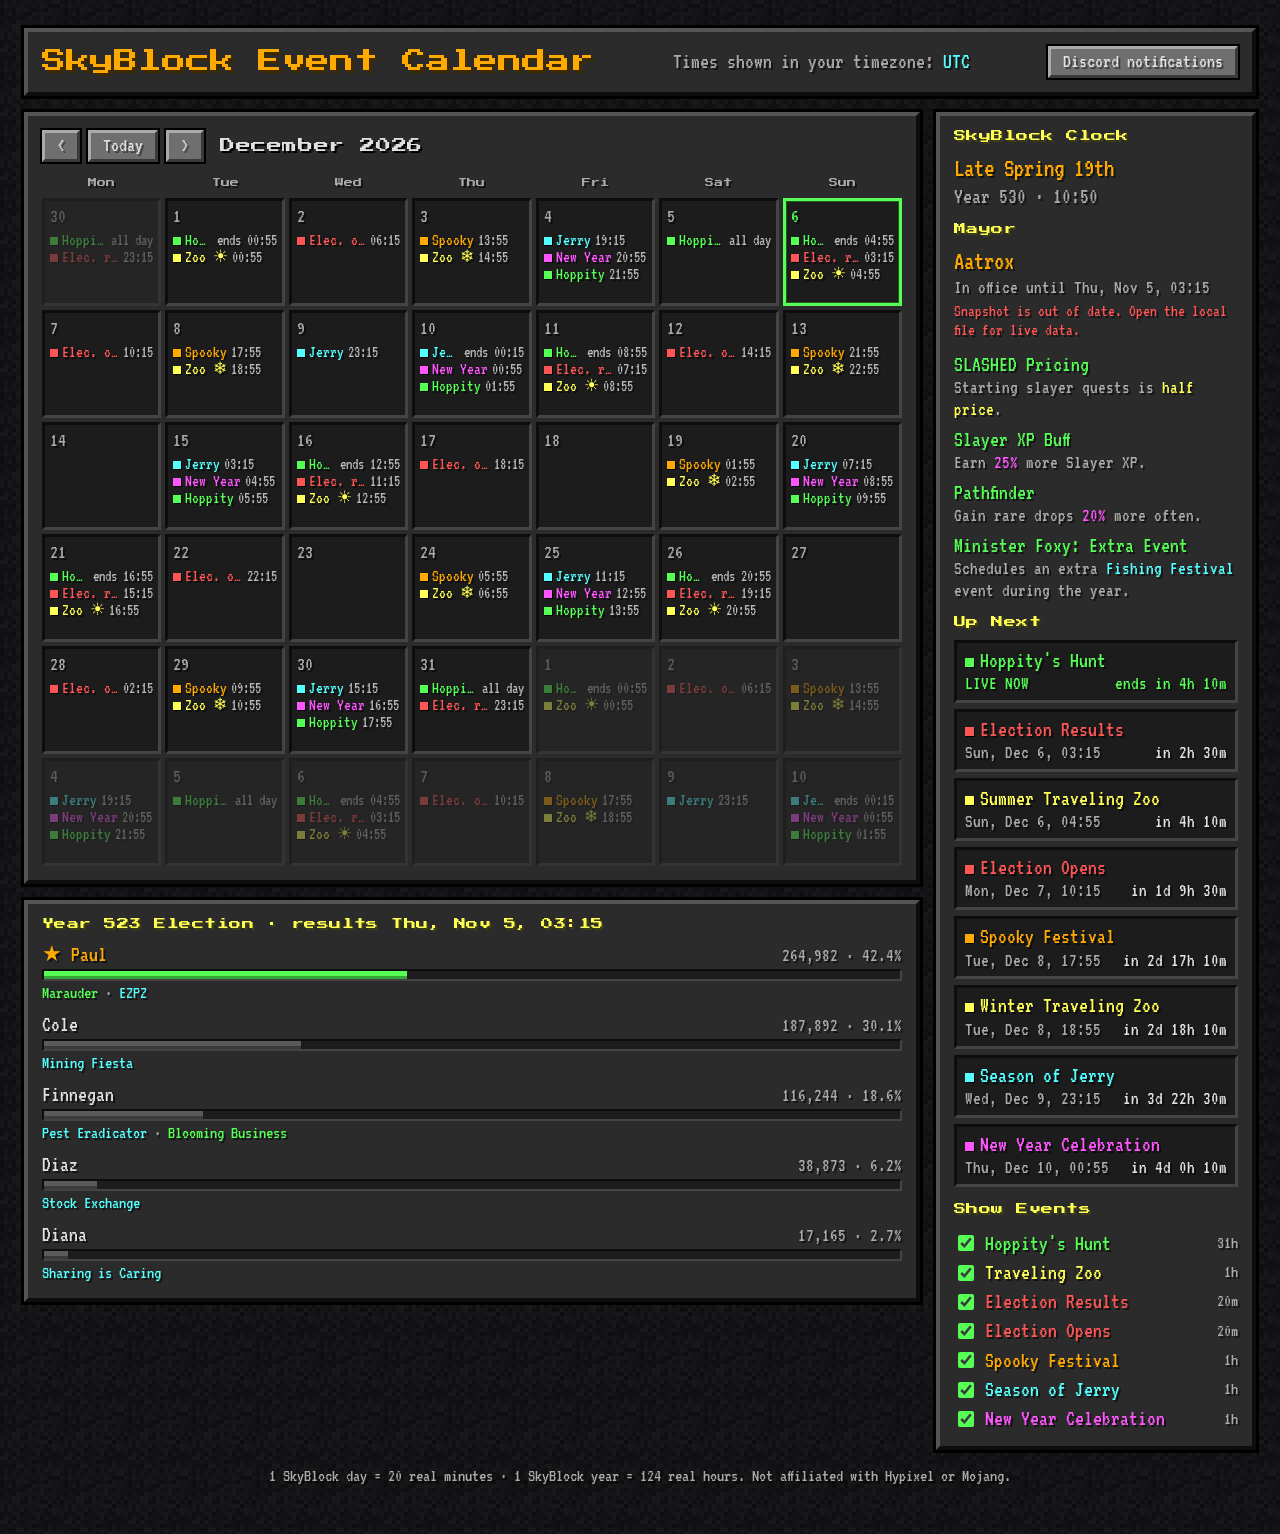
==== public/index.html @ 105575d4 "Add Node server with Discord webhook reminders and settings page The image now runs a small dependen" ====
<html lang="en">
<meta charset="utf-8">
<meta name="viewport" content="width=device-width, initial-scale=1, viewport-fit=cover">
<meta name="darkreader-lock">
<title>SkyBlock Event Calendar</title>
<meta name="claude:viewport-fit-sides" content="cover">
<link rel="stylesheet" href="https://fonts.googleapis.com/css2?family=Press+Start+2P&family=VT323&display=swap">
<link rel="stylesheet" href="style.css">

<div class="wrap">
  <header class="panel">
    <h1>SkyBlock Event Calendar</h1>
    <div class="sub">Times shown in your timezone: <b id="tz"></b></div>
    <a class="btn" id="settingsLink" href="settings" hidden>Discord notifications</a>
  </header>

  <div class="main">
    <div class="col">
    <section class="panel">
      <div class="toolbar">
        <button id="prev" aria-label="Previous month">&lt;</button>
        <button id="today">Today</button>
        <button id="next" aria-label="Next month">&gt;</button>
        <h2 id="title"></h2>
      </div>
      <div class="grid" id="grid"></div>
    </section>
    <section class="panel">
      <h2 id="elecTitle">Election</h2>
      <div class="cands" id="cands"></div>
    </section>
    </div>

    <aside class="panel">
      <h2>SkyBlock Clock</h2>
      <div class="sb-date" id="sbdate"></div>
      <div class="sb-time" id="sbtime"></div>
      <h2>Mayor</h2>
      <div id="mayor"></div>
      <h2>Up Next</h2>
      <ul class="up" id="upcoming"></ul>
      <div class="legend" id="legend"></div>
    </aside>
  </div>

  <footer>1 SkyBlock day = 20 real minutes · 1 SkyBlock year = 124 real hours. Not affiliated with Hypixel or Mojang.</footer>
</div>

<script src="skyblock.js"></script>
<script>
const { YEAR, MONTHS, MC, sbDate, ord, resultsAt } = SB;

let hidden = new Set();
try { hidden = new Set(JSON.parse(localStorage.getItem("hiddenEvents") || "[]")); } catch {}
let mayorExtra = []; // events added by the current mayor, e.g. Fishing Festival
const allEvents = () => [...SB.EVENTS, ...mayorExtra];
const occurrences = (from, to) => SB.occurrences(from, to, allEvents().filter(e => !hidden.has(e.id)));
// Clock style follows the viewer's timezone, not their browser language (an English browser in Sweden still gets 24h).
// ponytail: hand-kept list of 12-hour regions; extend it if someone reports a wrong clock.
const TZ = Intl.DateTimeFormat().resolvedOptions().timeZone || "";
const TWELVE_HOUR = /^(America\/(?!(Sao_Paulo|Argentina|Buenos_Aires|Santiago|Montevideo|Asuncion|Havana|Caracas|La_Paz|Lima|Guayaquil|Cayenne|Paramaribo|Noronha|Recife|Fortaleza|Belem|Manaus|Bahia|Maceio|Araguaina|Cuiaba|Campo_Grande|Porto_Velho|Boa_Vista|Rio_Branco|Santarem|Eirunepe|Punta_Arenas|Godthab|Nuuk|Scoresbysund|Danmarkshavn|Miquelon))|US\/|Canada\/|Australia\/|Pacific\/(Auckland|Chatham|Honolulu|Guam|Saipan|Pago_Pago)|Asia\/(Kolkata|Calcutta|Karachi|Dhaka|Manila|Riyadh|Kuwait|Qatar|Bahrain|Amman|Damascus|Baghdad|Kathmandu|Thimphu|Colombo)|Africa\/(Cairo|Khartoum))/.test(TZ);
const HOUR = { hour: "2-digit", minute: "2-digit", hourCycle: TWELVE_HOUR ? "h12" : "h23" };
const fmtTime = t => new Date(t).toLocaleTimeString([], HOUR);
const fmtFull = t => new Date(t).toLocaleString([], { weekday: "short", month: "short", day: "numeric", ...HOUR });
function fmtDur(ms) {
  const s = Math.max(0, Math.floor(ms / 1000)), d = Math.floor(s / 86400), h = Math.floor(s % 86400 / 3600),
        m = Math.floor(s % 3600 / 60), sec = s % 60;
  if (d) return `${d}d ${h}h ${m}m`;
  if (h) return `${h}h ${m}m`;
  return `${m}m ${String(sec).padStart(2, "0")}s`;
}
// Hypixel-style lore for one event occurrence (Up Next list).
function eventTip(o, now) {
  const sb = sbDate(o.start), live = o.start <= now;
  const lines = [`§8${MONTHS[sb.month]} ${ord(sb.day)}, Year ${o.year}`, "",
    `§7Starts: §f${fmtFull(o.start)}`, `§7Ends: §f${fmtFull(o.end)}`, `§7Duration: §f${fmtDur(o.end - o.start)}`, "",
    live ? `§7Ends in: §e${fmtDur(o.end - now)}` : `§7Starts in: §e${fmtDur(o.start - now)}`, "",
    live ? "§a§lACTIVE NOW" : "§e§lUPCOMING EVENT"];
  return `<div class="l name">${mc(`§${o.mc}${o.name}`)}</div>` + lines.map(l => `<div class="l">${mc(l)}</div>`).join("");
}

let view = new Date(); view.setDate(1);

// Hypixel-style item lore for a day. Busier days get a higher "rarity", like item tiers.
const RARITY = [["§f", "COMMON"], ["§a", "UNCOMMON"], ["§9", "RARE"], ["§5", "EPIC"], ["§6", "LEGENDARY"]];
const tips = {}; // tooltip HTML by data-tip key: "d<i>" for days, "c<i>" for candidates
function dayTip(d0, d1, today) {
  const [rc, rname] = RARITY[Math.min(today.length, RARITY.length - 1)];
  const sb = sbDate(+d0);
  const t = o => o < +d0 || o > +d1 ? fmtFull(o) : fmtTime(o);
  const lines = [`§8${MONTHS[sb.month]} ${ord(sb.day)}, Year ${sb.year}`, ""];
  for (const o of today) {
    lines.push(`§${o.mc}${o.name}`, `§7${t(o.start)} §8→ §7${t(o.end)}`, "");
  }
  if (!today.length) lines.push("§7No events today.", "");
  lines.push(`${rc}§l${rname} DAY`);
  return `<div class="l name">${mc(rc + d0.toLocaleDateString([], { weekday: "long", day: "numeric", month: "long" }))}</div>`
    + lines.map(l => `<div class="l">${mc(l)}</div>`).join("");
}

const tipEl = document.createElement("div");
tipEl.id = "tip"; tipEl.hidden = true; document.body.append(tipEl);
function placeTip(x, y) {
  const w = tipEl.offsetWidth, h = tipEl.offsetHeight;
  let left = x + 14, top = y - 14;
  if (left + w > innerWidth - 8) left = Math.max(8, x - 14 - w);
  if (top + h > innerHeight - 8) top = innerHeight - 8 - h;
  tipEl.style.transform = `translate(${left}px, ${Math.max(8, top)}px)`;
}
function showTip(el, x, y) {
  tipEl.dataset.key = el.dataset.tip;
  tipEl.innerHTML = tips[el.dataset.tip]; tipEl.hidden = false; placeTip(x, y);
}
document.addEventListener("mousemove", e => {
  const el = e.target.closest("[data-tip]");
  el ? showTip(el, e.clientX, e.clientY) : (tipEl.hidden = true);
});
document.addEventListener("mouseleave", () => tipEl.hidden = true);
document.addEventListener("focusin", e => {
  const el = e.target.closest("[data-tip]"), r = el?.getBoundingClientRect();
  if (el) showTip(el, r.right - 10, r.top + 20);
});
document.addEventListener("focusout", () => tipEl.hidden = true);

function renderMonth() {
  const grid = document.getElementById("grid");
  document.getElementById("title").textContent = view.toLocaleDateString([], { month: "long", year: "numeric" });
  const first = new Date(view.getFullYear(), view.getMonth(), 1);
  const start = new Date(first); start.setDate(1 - ((first.getDay() + 6) % 7)); // weeks start Monday
  const end = new Date(start); end.setDate(start.getDate() + 42);
  const occ = occurrences(+start, +end);
  const todayKey = new Date().toDateString();

  let html = "";
  const dow = new Date(2024, 0, 1); // a Monday
  for (let i = 0; i < 7; i++) { html += `<div class="dow">${dow.toLocaleDateString([], { weekday: "short" })}</div>`; dow.setDate(dow.getDate() + 1); }
  for (let i = 0; i < 42; i++) {
    const d0 = new Date(start); d0.setDate(start.getDate() + i);
    const d1 = new Date(d0); d1.setDate(d0.getDate() + 1);
    const cls = ["day", d0.getMonth() !== view.getMonth() && "other", d0.toDateString() === todayKey && "today"].filter(Boolean).join(" ");
    const today = occ.filter(o => o.end > d0 && o.start < d1);
    const evs = today.map(o => {
      const label = o.start >= +d0 ? fmtTime(o.start) : o.end <= +d1 ? "ends " + fmtTime(o.end) : "all day";
      return `<div class="ev" style="color:${o.color}"><i></i><span>${o.short || o.name}</span> <small>${label}</small></div>`;
    }).join("");
    tips["d" + i] = dayTip(d0, d1, today);
    html += `<div class="${cls}" tabindex="0" data-tip="d${i}"><div class="num">${d0.getDate()}</div><div class="evs">${evs}</div></div>`;
  }
  grid.innerHTML = html;
}

function renderClock() {
  const now = Date.now(), sb = sbDate(now);
  document.getElementById("sbdate").textContent = `${MONTHS[sb.month]} ${ord(sb.day)}`;
  document.getElementById("sbtime").textContent =
    `Year ${sb.year} · ${String(sb.h).padStart(2, "0")}:${String(sb.m - sb.m % 10).padStart(2, "0")}`;
  const up = occurrences(now, now + YEAR).slice(0, 8);
  document.getElementById("upcoming").innerHTML = up.map((o, i) => {
    tips["u" + i] = eventTip(o, now);
    const live = o.start <= now;
    return `<li data-tip="u${i}"><div class="name" style="color:${o.color}"><i></i>${o.name}</div>
      <div class="when">${live ? `<span class="live">LIVE NOW</span>` : fmtFull(o.start)}
      <span class="cd ${live ? "live" : ""}">${live ? "ends in " + fmtDur(o.end - now) : "in " + fmtDur(o.start - now)}</span></div></li>`;
  }).join("");
  const key = tipEl.dataset.key;
  if (!tipEl.hidden && key?.startsWith("u")) tipEl.innerHTML = tips[key]; // keep an open countdown ticking
}

function renderLegend() {
  document.getElementById("legend").innerHTML = "<h2>Show Events</h2>" + allEvents().map(e => {
    const len = e.at[0][2], dur = len * 20 >= 60 ? `${len * 20 / 60}h` : `${len * 20}m`;
    return `<label style="color:${e.color}"><input type="checkbox" id="f-${e.id}" data-id="${e.id}" ${hidden.has(e.id) ? "" : "checked"}>${e.name}<span class="meta">${dur}</span></label>`;
  }).join("");
}

document.getElementById("legend").addEventListener("change", e => {
  const id = e.target.dataset.id;
  e.target.checked ? hidden.delete(id) : hidden.add(id);
  try { localStorage.setItem("hiddenEvents", JSON.stringify([...hidden])); } catch {}
  renderMonth(); renderClock();
});
document.getElementById("prev").onclick = () => { view.setMonth(view.getMonth() - 1); renderMonth(); };
document.getElementById("next").onclick = () => { view.setMonth(view.getMonth() + 1); renderMonth(); };
document.getElementById("today").onclick = () => { view = new Date(); view.setDate(1); renderMonth(); };
document.getElementById("tz").textContent = Intl.DateTimeFormat().resolvedOptions().timeZone;

// Pixel-noise "deepslate" background generated on a tiny canvas.
const c = document.createElement("canvas"); c.width = c.height = 16;
const g = c.getContext("2d");
for (let x = 0; x < 16; x++) for (let y = 0; y < 16; y++) {
  const v = 14 + Math.floor(Math.random() * 12); g.fillStyle = `rgb(${v},${v},${v + 2})`; g.fillRect(x, y, 1, 1);
}
document.body.style.backgroundImage = `url(${c.toDataURL()})`;

// ---- Mayor & election ----
// Snapshot of api.hypixel.net/v2/resources/skyblock/election, used when the live fetch is blocked
// (published artifacts can't reach outside hosts; opening the local file gets live data).
// ponytail: snapshot goes stale when the mayor's term ends; refresh it by republishing.
const SNAPSHOT = {"lastUpdated":1793571772346,"mayor":{"key":"slayer","name":"Aatrox","perks":[{"name":"SLASHED Pricing","description":"Starting slayer quests is §ehalf price§7."},{"name":"Slayer XP Buff","description":"Earn §d25% §7more Slayer XP."},{"name":"Pathfinder","description":"Gain rare drops §d20% §7more often."}],"minister":{"key":"events","name":"Foxy","perk":{"name":"Extra Event","description":"Schedules an extra §bFishing Festival §7event during the year.","minister":true}},"election":{"year":522}},"current":{"year":523,"candidates":[{"key":"dungeons","name":"Paul","perks":[{"name":"Marauder","description":"Dungeon reward chests are §e20% §7cheaper.","minister":false},{"name":"EZPZ","description":"Gain §e10 §7bonus score on dungeon runs.","minister":true}],"votes":264982},{"key":"mining","name":"Cole","perks":[{"name":"Mining Fiesta","description":"§7Gain §3+25☯ Mining Wisdom§7, §6+25%  Mining Fortune§7, and collect §9Refined Minerals §7and §5Glossy Gemstones§7 from mining!","minister":true}],"votes":187892},{"key":"farming","name":"Finnegan","perks":[{"name":"Pest Eradicator","description":"The duration of Pesthunter Phillip's §6 Farming Fortune §7bonus is now §a60m§7. Decreases the spawn cooldown of §2Pests §7by §a20%§7.","minister":true},{"name":"Blooming Business","description":"All Garden Visitors reward §aFine Flour§7 and §c+10% Copper §7for accepting offers. Invites §a5 §7unique visitors to your §aGarden §7and makes higher rarity visitors §a20% §7more likely to show up.","minister":false}],"votes":116244},{"key":"pets","name":"Diana","perks":[{"name":"Sharing is Caring","description":"Unlocks §a2 §7more §6Exp Share §7slots in your pets menu and increases the §6Exp Share §7rate by §a+10%§7!","minister":true}],"votes":17165},{"key":"economist","name":"Diaz","perks":[{"name":"Stock Exchange","description":"Participate in the §dStonks Auction §7for a chance to win §5Stock of Stonks§7! Trade them for §6extravagant items §7at the §bTrade Center§7.","minister":true}],"votes":38873}]}};

// Minecraft § color codes → HTML. Formatting codes (§l, §o…) keep the current color.
const html = s => s.replace(/[&<>"']/g, ch => `&#${ch.charCodeAt(0)};`);
function mc(s) {
  let color = MC[7];
  return s.split("§").map((part, i) => {
    if (i > 0) { color = MC[part[0]?.toLowerCase()] || color; part = part.slice(1); }
    return part && `<span style="color:${color}">${html(part)}</span>`;
  }).join("");
}

function renderElection(data, live) {
  const m = data.mayor, termEnd = resultsAt(m.election.year + 1) + YEAR, now = Date.now();
  mayorExtra = SB.mayorEvents(data);

  const stale = now > termEnd;
  document.getElementById("mayor").innerHTML = `
    <div class="mayor-name">${html(m.name)}</div>
    <div class="term">In office until ${fmtFull(termEnd)}${stale ? "" : ` (in ${fmtDur(termEnd - now)})`}</div>
    <div class="src ${stale ? "warn" : ""}">${live ? "Live from the Hypixel API"
      : stale ? "Snapshot is out of date. Open the local file for live data."
      : `Snapshot from ${fmtFull(data.lastUpdated)}`}</div>
    <ul class="perks">${m.perks.map(p => `<li><b>${html(p.name)}</b><span>${mc(p.description)}</span></li>`).join("")}
    ${m.minister ? `<li><b class="minister">Minister ${html(m.minister.name)}: ${html(m.minister.perk.name)}</b><span>${mc(m.minister.perk.description)}</span></li>` : ""}</ul>`;

  const c = data.current;
  const title = document.getElementById("elecTitle"), cands = document.getElementById("cands");
  if (!c) {
    title.textContent = "Election";
    cands.innerHTML = `<div class="sub">The election booth is closed. Next election opens Late Summer 27th.</div>`;
    return;
  }
  const total = c.candidates.reduce((s, x) => s + (x.votes || 0), 0) || 1;
  const sorted = [...c.candidates].sort((a, b) => (b.votes || 0) - (a.votes || 0));
  title.textContent = `Year ${c.year} Election · results ${fmtFull(resultsAt(c.year + 1))}`;
  cands.innerHTML = sorted.map((x, i) => {
    const pct = (x.votes || 0) / total * 100;
    const lines = [`§8Year ${c.year} Candidate`, "",
      `§7Votes: §e${(x.votes || 0).toLocaleString()} §8(${pct.toFixed(1)}%)`, `§7Rank: §f#${i + 1}`, ""];
    for (const p of x.perks) lines.push(`§a${p.name}${p.minister ? " §b(Minister perk)" : ""}`, "§7" + p.description, "");
    lines.push(i === 0 ? "§6§lLEADING CANDIDATE" : "§7§lCANDIDATE");
    tips["c" + i] = `<div class="l name">${mc((i === 0 ? "§6" : "§e") + "Mayor " + x.name)}</div>`
      + lines.map(l => `<div class="l">${mc(l)}</div>`).join("");
    return `<div class="cand ${i === 0 ? "lead" : ""}">
      <span class="who" tabindex="0" data-tip="c${i}">${i === 0 ? "★ " : ""}${html(x.name)}</span>
      <span class="votes">${(x.votes || 0).toLocaleString()} · ${pct.toFixed(1)}%</span>
      <div class="bar"><div style="width:${pct}%"></div></div>
      <div class="cperks">${x.perks.map(p => mc((p.minister ? "§b" : "§a") + p.name)).join(" · ")}</div>
    </div>`;
  }).join("");
}

async function loadElection() {
  let data = SNAPSHOT, live = false;
  // Our own server's cached copy first (it also means Discord settings exist), then Hypixel directly.
  for (const url of ["api/election", "https://api.hypixel.net/v2/resources/skyblock/election"]) {
    try {
      const j = await (await fetch(url)).json();
      if (j.success) { data = j; live = true; document.getElementById("settingsLink").hidden = url !== "api/election"; break; }
    } catch {}
  }
  renderElection(data, live);
  renderLegend(); renderMonth(); renderClock();
}

renderLegend(); renderMonth(); renderClock();
loadElection();
setInterval(renderClock, 1000);
setInterval(loadElection, 5 * 60000);
</script>
---- public/style.css ----
/* Layout: Minecraft inventory-style panels — month grid on the left, "upcoming" sidebar on the right; stacks on phones. Single dark look by choice. */
:root {
  color-scheme: dark;
  --bg: #121212;
  --panel: #2b2b2b;
  --panel-hi: #555;
  --panel-lo: #0d0d0d;
  --slot: #1c1c1c;
  --fg: #e0e0e0;
  --muted: #aaaaaa;
  --gold: #ffaa00;
  --green: #55ff55;
  --aqua: #55ffff;
  --red: #ff5555;
  --pink: #ff55ff;
  --yellow: #ffff55;
  --font-display: "Press Start 2P", "Courier New", monospace;
  --font-body: "VT323", "Consolas", monospace;
}
* { box-sizing: border-box; }
body {
  background: var(--bg);
  background-size: 64px 64px;
  image-rendering: pixelated;
  color: var(--fg);
  font: 22px/1.15 var(--font-body);
  padding-block: 20px 40px;
  padding-left: max(16px, env(safe-area-inset-left, 0px));
  padding-right: max(16px, env(safe-area-inset-right, 0px));
  text-shadow: 2px 2px 0 rgba(0,0,0,.55);
}
.wrap { max-width: 1280px; margin: 0 auto; display: grid; gap: 16px; }
.panel {
  background: var(--panel);
  border: 4px solid;
  border-color: var(--panel-hi) var(--panel-lo) var(--panel-lo) var(--panel-hi);
  box-shadow: 0 0 0 3px #000;
  padding: 14px;
  min-width: 0;
}
h1, h2 { font-family: var(--font-display); font-weight: 400; margin: 0; text-wrap: balance; }
h1 { font-size: clamp(14px, 2.6vw, 24px); color: var(--gold); text-shadow: 3px 3px 0 #3f2a00; }
h2 { font-size: 12px; color: var(--yellow); text-shadow: 2px 2px 0 #3f3f15; margin-bottom: 10px; letter-spacing: .04em; }
header.panel { display: flex; flex-wrap: wrap; align-items: center; justify-content: space-between; gap: 10px 20px; }
.sub { color: var(--muted); }
.sub b { color: var(--aqua); font-weight: 400; }
.main { display: grid; grid-template-columns: minmax(0, 1fr) 320px; gap: 16px; align-items: start; }
@media (max-width: 900px) { .main { grid-template-columns: minmax(0, 1fr); } }

.toolbar { display: flex; flex-wrap: wrap; align-items: center; gap: 8px; margin-bottom: 12px; }
.toolbar h2 { margin: 0 0 0 8px; font-size: clamp(11px, 1.6vw, 15px); color: var(--fg); text-shadow: 2px 2px 0 #000; }
button, .btn {
  display: inline-block;
  text-decoration: none;
  font: 20px var(--font-body);
  color: var(--fg);
  text-shadow: 2px 2px 0 #3f3f3f;
  background: #6f6f6f;
  border: 3px solid;
  border-color: #aaa #3a3a3a #3a3a3a #aaa;
  outline: 2px solid #000;
  padding: 2px 12px 4px;
  cursor: pointer;
}
button:hover, .btn:hover { background: #7e86b8; border-color: #bcc4ff #3c4270 #3c4270 #bcc4ff; color: var(--yellow); }
button:focus-visible, .btn:focus-visible { outline: 3px solid var(--yellow); }
button:disabled { opacity: .5; cursor: wait; }

.grid { display: grid; grid-template-columns: repeat(7, minmax(0, 1fr)); gap: 4px; }
.dow { font-family: var(--font-display); font-size: 9px; color: var(--muted); text-align: center; padding: 4px 0 6px; }
.day {
  background: var(--slot);
  border: 3px solid;
  border-color: var(--panel-lo) #444 #444 var(--panel-lo);
  min-height: 108px;
  padding: 4px 5px;
  min-width: 0;
  display: flex; flex-direction: column; gap: 3px;
}
.day { cursor: pointer; }
.day:hover { border-color: #fff #ccc #ccc #fff; }
.day:focus-visible { outline: 3px solid var(--yellow); }
.day.other { opacity: .38; }
.day.other:hover, .day.other:focus { opacity: 1; }
/* Day details as a Minecraft/Hypixel item tooltip that follows the cursor */
#tip {
  position: fixed; left: 0; top: 0; z-index: 100;
  width: max-content; max-width: min(320px, calc(100vw - 16px));
  background: #100010f2;
  border: 2px solid; border-image: linear-gradient(#5000ff, #28007f) 1;
  outline: 2px solid #100010;
  padding: 4px 8px 6px;
  font-size: 21px; line-height: 1.05;
  pointer-events: none;
}
#tip .l { min-height: 1em; white-space: pre-wrap; }
#tip .name { font-size: 23px; margin-bottom: 2px; }
.day.today { border-color: var(--green); box-shadow: inset 0 0 0 1px #1d5c1d; }
.num { font-size: 20px; color: var(--muted); font-variant-numeric: tabular-nums; }
.today .num { color: var(--green); }
.ev {
  font-size: 17px; line-height: 1;
  display: flex; gap: 4px; align-items: baseline;
  white-space: nowrap; overflow: hidden; text-overflow: ellipsis;
  cursor: default;
}
.ev i { flex: none; width: 8px; height: 8px; background: currentColor; box-shadow: 1px 1px 0 #000; }
.ev span { overflow: hidden; text-overflow: ellipsis; }
.ev small { font-size: 16px; color: var(--fg); opacity: .8; }
@media (max-width: 640px) {
  .day { min-height: 64px; padding: 2px; }
  .ev span, .ev small { display: none; }
  .ev i { width: 10px; height: 10px; }
  .day .evs { display: flex; flex-wrap: wrap; gap: 3px; }
}

.sb-date { font-size: 26px; color: var(--gold); }
.sb-time { color: var(--muted); margin-bottom: 14px; }
.up { list-style: none; margin: 0; padding: 0; display: grid; gap: 6px; }
.up li { background: var(--slot); border: 3px solid; border-color: var(--panel-lo) #444 #444 var(--panel-lo); padding: 5px 8px; }
.up .name { display: flex; gap: 6px; align-items: baseline; }
.up .name i { width: 9px; height: 9px; background: currentColor; flex: none; box-shadow: 1px 1px 0 #000; }
.up .when { color: var(--muted); font-size: 19px; font-variant-numeric: tabular-nums; }
.up .cd { float: right; color: var(--fg); }
.up .live { color: var(--green); }

.legend { display: grid; gap: 4px; margin-top: 16px; }
.legend label { display: flex; gap: 8px; align-items: center; cursor: pointer; }
.legend input { accent-color: var(--green); width: 16px; height: 16px; }
.legend .meta { color: var(--muted); font-size: 18px; margin-left: auto; }
footer { color: var(--muted); font-size: 18px; text-align: center; }
.col { display: grid; gap: 16px; min-width: 0; }
.mayor-name { font-size: 26px; color: var(--gold); }
.term { color: var(--muted); font-size: 19px; margin-bottom: 8px; }
.perks { list-style: none; margin: 0 0 14px; padding: 0; display: grid; gap: 6px; }
.perks b { color: var(--green); font-weight: 400; display: block; }
.perks span { font-size: 19px; }
.minister { color: var(--aqua); }
.src { font-size: 17px; color: var(--muted); margin-top: -6px; margin-bottom: 12px; }
.src.warn { color: var(--red); }
.cands { display: grid; gap: 8px; }
.cand { display: grid; grid-template-columns: minmax(0, 1fr) auto; gap: 2px 12px; align-items: baseline; }
.cand .who { color: var(--fg); cursor: help; justify-self: start; }
.cand .who:hover { text-decoration: underline; }
.cand .who:focus-visible { outline: 2px solid var(--yellow); }
.cand.lead .who { color: var(--gold); }
.cand .votes { color: var(--muted); font-variant-numeric: tabular-nums; font-size: 19px; }
.cand .bar { grid-column: 1 / -1; height: 12px; background: var(--slot); border: 2px solid; border-color: var(--panel-lo) #444 #444 var(--panel-lo); }
.cand .bar div { height: 100%; background: #5a5a5a; box-shadow: inset 0 -3px 0 rgba(0,0,0,.35); }
.cand.lead .bar div { background: var(--green); }
.cand .cperks { grid-column: 1 / -1; font-size: 18px; color: var(--muted); }
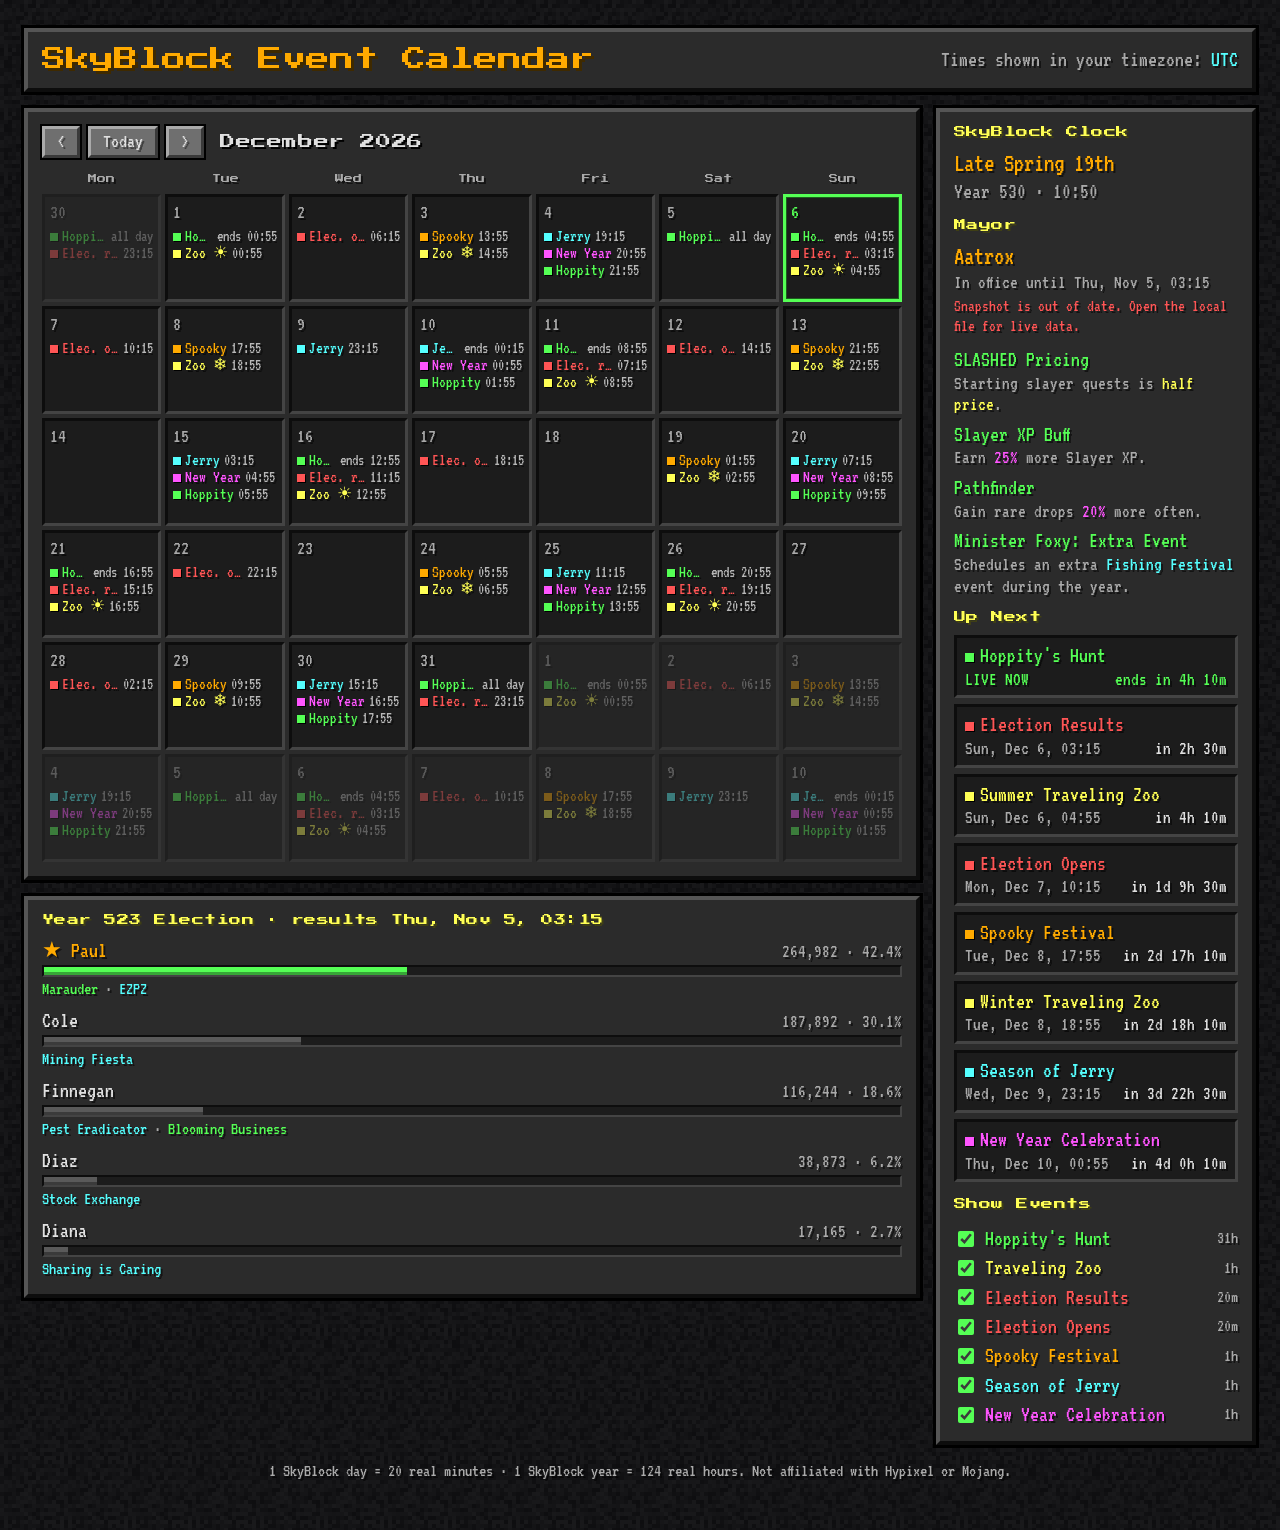
==== commit c254a780: "Add pixel-art calendar favicon Co-Authored-By: Claude Opus 5.5 <noreply@anthropic.com> Claude-Sessio" ====
--- a/public/index.html
+++ b/public/index.html
@@ -5,6 +5,7 @@
 <title>SkyBlock Event Calendar</title>
 <meta name="claude:viewport-fit-sides" content="cover">
 <link rel="stylesheet" href="https://fonts.googleapis.com/css2?family=Press+Start+2P&family=VT323&display=swap">
+<link rel="icon" href="data:image/svg+xml,<svg xmlns=%27http://www.w3.org/2000/svg%27 viewBox=%270 0 16 16%27 shape-rendering=%27crispEdges%27><rect x=%271%27 y=%272%27 width=%2714%27 height=%2713%27 fill=%27%23e0e0e0%27/><rect x=%271%27 y=%272%27 width=%2714%27 height=%274%27 fill=%27%23ffaa00%27/><rect x=%274%27 y=%271%27 width=%272%27 height=%273%27 fill=%27%23555%27/><rect x=%2710%27 y=%271%27 width=%272%27 height=%273%27 fill=%27%23555%27/><rect x=%279%27 y=%279%27 width=%274%27 height=%274%27 fill=%27%23ff5555%27/></svg>">
 <link rel="stylesheet" href="style.css">
 
 <div class="wrap">
--- a/public/style.css
+++ b/public/style.css
@@ -18,6 +18,7 @@
   --font-body: "VT323", "Consolas", monospace;
 }
 * { box-sizing: border-box; }
+[hidden] { display: none !important; }
 body {
   background: var(--bg);
   background-size: 64px 64px;
